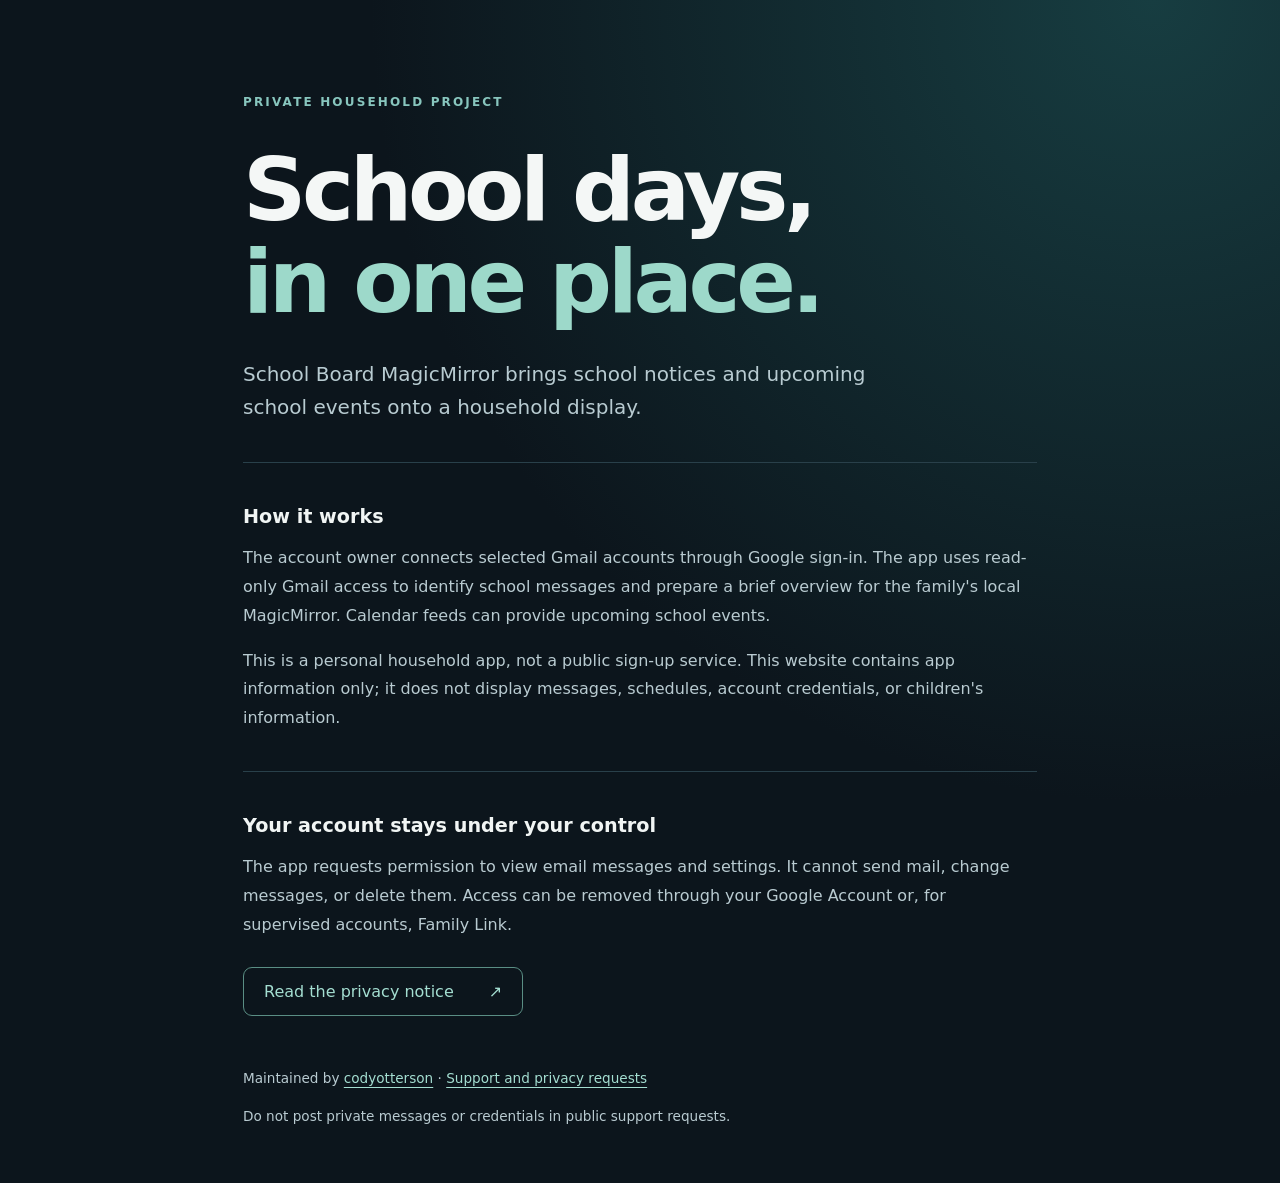
==== index.html @ 8d4bfcfa "Publish household school-board app information and privacy notice" ====
<!doctype html>
<html lang="en"><head><meta charset="utf-8"><meta name="viewport" content="width=device-width,initial-scale=1"><meta name="description" content="School Board MagicMirror: a private household school notice display."><title>School Board MagicMirror</title><link rel="stylesheet" href="style.css"></head>
<body><main><p class="eyebrow">PRIVATE HOUSEHOLD PROJECT</p><h1>School days,<br><span>in one place.</span></h1><p class="lead">School Board MagicMirror brings school notices and upcoming school events onto a household display.</p><section><h2>How it works</h2><p>The account owner connects selected Gmail accounts through Google sign-in. The app uses read-only Gmail access to identify school messages and prepare a brief overview for the family's local MagicMirror. Calendar feeds can provide upcoming school events.</p><p>This is a personal household app, not a public sign-up service. This website contains app information only; it does not display messages, schedules, account credentials, or children's information.</p></section><section><h2>Your account stays under your control</h2><p>The app requests permission to view email messages and settings. It cannot send mail, change messages, or delete them. Access can be removed through your Google Account or, for supervised accounts, Family Link.</p><a class="button" href="privacy.html">Read the privacy notice <span aria-hidden="true">↗</span></a></section><footer><p>Maintained by <a href="https://github.com/codyotterson">codyotterson</a> · <a href="https://github.com/codyotterson/codyotterson.github.io/issues">Support and privacy requests</a></p><p>Do not post private messages or credentials in public support requests.</p></footer></main></body></html>
---- style.css ----
:root{color-scheme:dark;font-family:system-ui,-apple-system,BlinkMacSystemFont,"Segoe UI",sans-serif;background:#0c151c;color:#dce6eb}*{box-sizing:border-box}body{margin:0;background:radial-gradient(ellipse at 90% 0%,#173d41 0,transparent 48%)}main{max-width:850px;margin:auto;padding:80px 28px 40px}.eyebrow{letter-spacing:.18em;font-size:.75rem;color:#88c6be;font-weight:700}h1{font-size:clamp(3rem,8vw,5.5rem);line-height:1.05;letter-spacing:-.05em;color:#f4f7f6;margin:30px 0}h1 span{color:#9dd9ca}.lead{font-size:1.25rem;line-height:1.65;max-width:650px;color:#b8cbd1}section{margin-top:38px;padding-top:26px;border-top:1px solid #29404a}h2{font-size:1.2rem;color:#f1f5f4}p{line-height:1.8;color:#b9cbd1}a{color:#a4ded1;text-underline-offset:4px}a:hover{color:#fff}.button{display:inline-flex;gap:35px;border:1px solid #5a8e84;border-radius:9px;padding:14px 20px;text-decoration:none;margin-top:12px}footer{margin-top:50px;font-size:.85rem}a:focus-visible{outline:3px solid #ffd994;outline-offset:5px}@media(max-width:500px){main{padding-top:45px}}
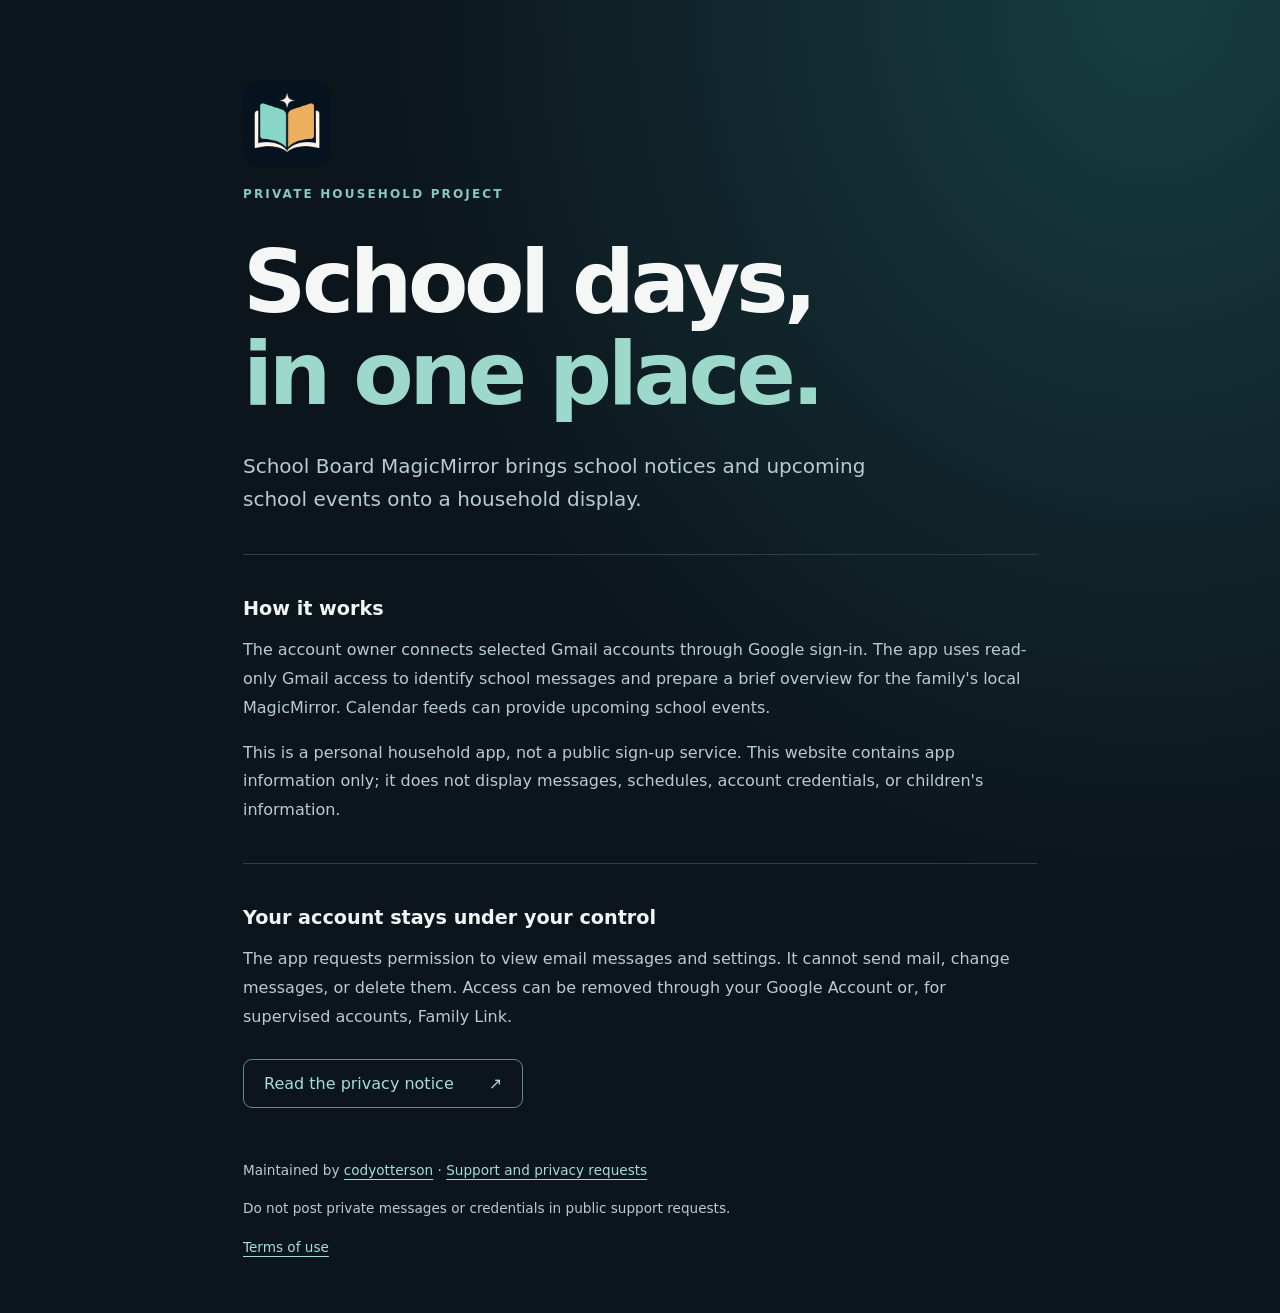
==== commit 96b8e1c6: "Complete public app branding with logo and terms of use" ====
--- a/index.html
+++ b/index.html
@@ -1,3 +1,3 @@
 <!doctype html>
-<html lang="en"><head><meta charset="utf-8"><meta name="viewport" content="width=device-width,initial-scale=1"><meta name="description" content="School Board MagicMirror: a private household school notice display."><title>School Board MagicMirror</title><link rel="stylesheet" href="style.css"></head>
-<body><main><p class="eyebrow">PRIVATE HOUSEHOLD PROJECT</p><h1>School days,<br><span>in one place.</span></h1><p class="lead">School Board MagicMirror brings school notices and upcoming school events onto a household display.</p><section><h2>How it works</h2><p>The account owner connects selected Gmail accounts through Google sign-in. The app uses read-only Gmail access to identify school messages and prepare a brief overview for the family's local MagicMirror. Calendar feeds can provide upcoming school events.</p><p>This is a personal household app, not a public sign-up service. This website contains app information only; it does not display messages, schedules, account credentials, or children's information.</p></section><section><h2>Your account stays under your control</h2><p>The app requests permission to view email messages and settings. It cannot send mail, change messages, or delete them. Access can be removed through your Google Account or, for supervised accounts, Family Link.</p><a class="button" href="privacy.html">Read the privacy notice <span aria-hidden="true">↗</span></a></section><footer><p>Maintained by <a href="https://github.com/codyotterson">codyotterson</a> · <a href="https://github.com/codyotterson/codyotterson.github.io/issues">Support and privacy requests</a></p><p>Do not post private messages or credentials in public support requests.</p></footer></main></body></html>
+<html lang="en"><head><meta name="google-site-verification" content="iLEG5ZOQPl8jI0PDuyr2CwUr5wINTu_8LnnazpbYPn8" /><meta charset="utf-8"><meta name="viewport" content="width=device-width,initial-scale=1"><meta name="description" content="School Board MagicMirror: a private household school notice display."><title>School Board MagicMirror</title><link rel="stylesheet" href="style.css"><link rel="icon" type="image/png" href="logo-google.png"></head>
+<body><main><img src="logo.png" alt="School Board MagicMirror logo" width="88" height="88" style="border-radius:18px"><p class="eyebrow">PRIVATE HOUSEHOLD PROJECT</p><h1>School days,<br><span>in one place.</span></h1><p class="lead">School Board MagicMirror brings school notices and upcoming school events onto a household display.</p><section><h2>How it works</h2><p>The account owner connects selected Gmail accounts through Google sign-in. The app uses read-only Gmail access to identify school messages and prepare a brief overview for the family's local MagicMirror. Calendar feeds can provide upcoming school events.</p><p>This is a personal household app, not a public sign-up service. This website contains app information only; it does not display messages, schedules, account credentials, or children's information.</p></section><section><h2>Your account stays under your control</h2><p>The app requests permission to view email messages and settings. It cannot send mail, change messages, or delete them. Access can be removed through your Google Account or, for supervised accounts, Family Link.</p><a class="button" href="privacy.html">Read the privacy notice <span aria-hidden="true">↗</span></a></section><footer><p>Maintained by <a href="https://github.com/codyotterson">codyotterson</a> · <a href="https://github.com/codyotterson/codyotterson.github.io/issues">Support and privacy requests</a></p><p>Do not post private messages or credentials in public support requests.</p><p><a href="terms.html">Terms of use</a></p></footer></main></body></html>
